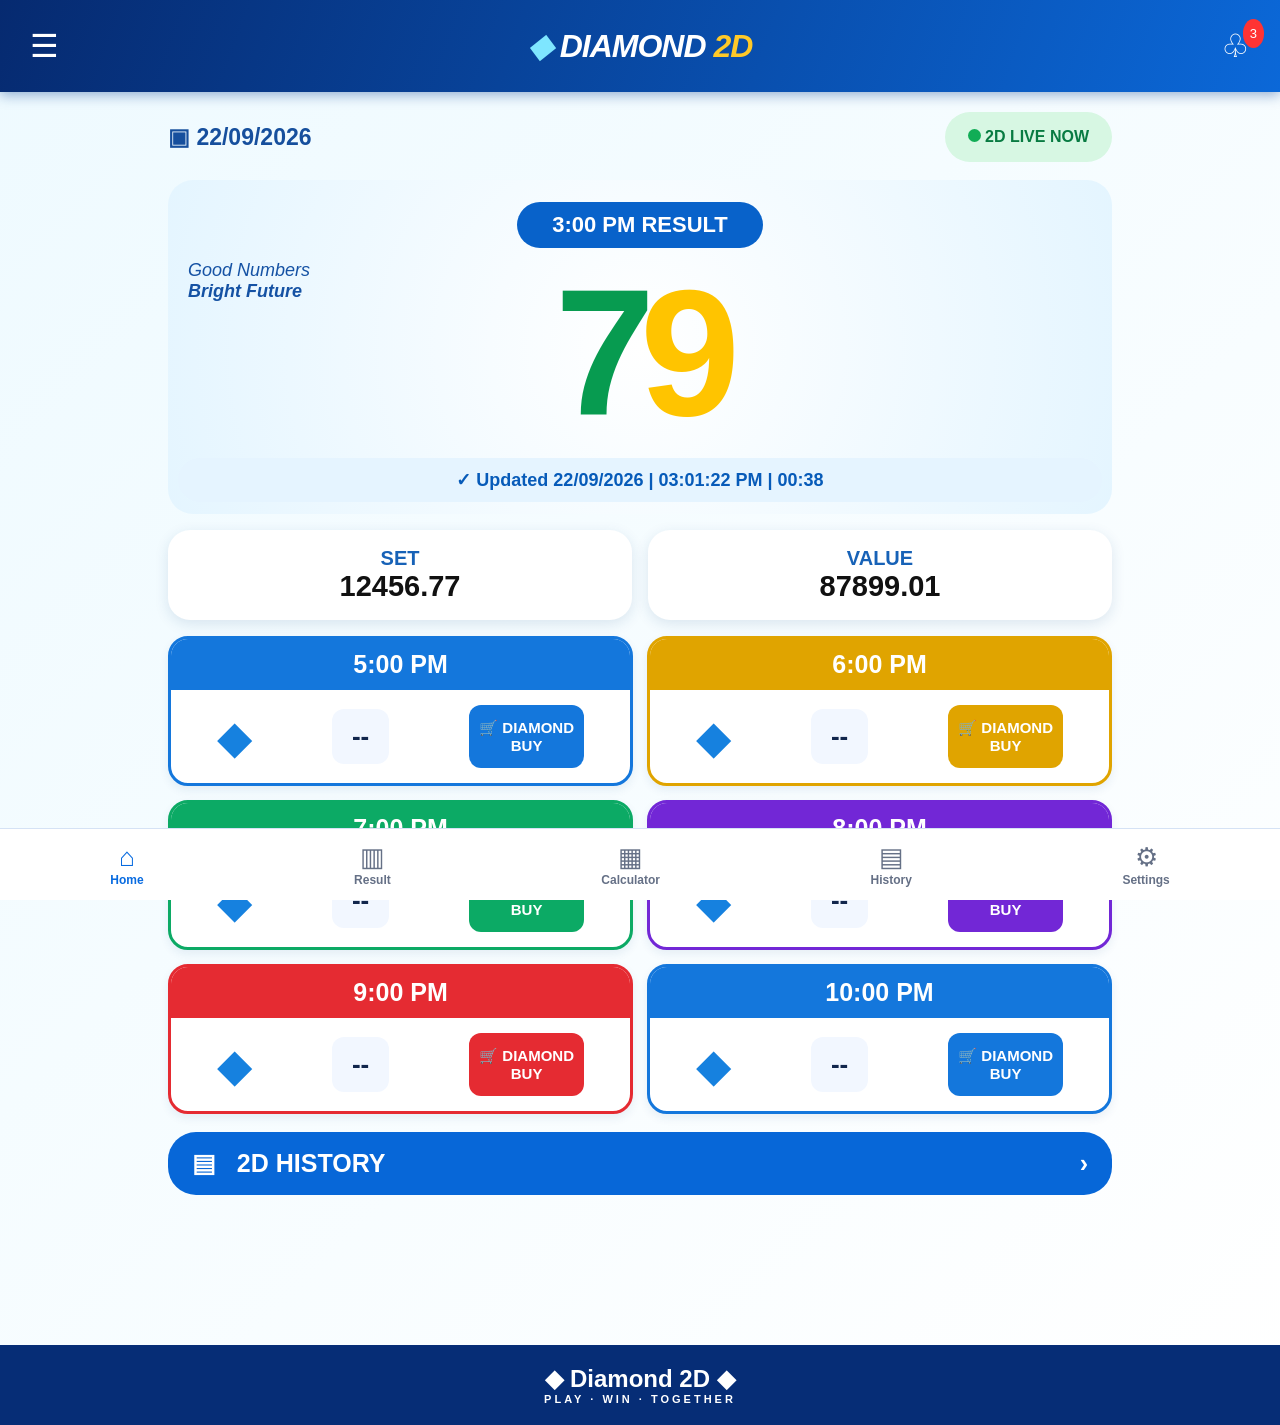
==== index.html @ 678c80a2 "Add files via upload" ====
<!doctype html>
<html lang="en">
<head>
  <meta charset="UTF-8">
  <meta name="viewport" content="width=device-width, initial-scale=1.0">
  <title>Diamond 2D</title>
  <link rel="stylesheet" href="styles.css">
</head>
<body>
  <header class="topbar">
    <button class="icon-btn" aria-label="Menu">☰</button>
    <div class="brand"><span class="diamond">◆</span><span>DIAMOND <b>2D</b></span></div>
    <button class="icon-btn" aria-label="Notifications">♧<sup>3</sup></button>
  </header>

  <main class="container">
    <section class="status-row">
      <div class="date">▣ <span id="today">22/09/2026</span></div>
      <div class="live"><span></span> 2D LIVE NOW</div>
    </section>

    <section class="hero">
      <div class="tagline">Good Numbers<br><b>Bright Future</b></div>
      <div class="result-label">3:00 PM RESULT</div>
      <div class="main-number"><span>7</span><b>9</b></div>
      <div class="updated" id="updated">✓ Updated 22/09/2026 | 03:01:22 PM | 00:38</div>
    </section>

    <section class="stats">
      <div><small>SET</small><strong>12456.77</strong></div>
      <div><small>VALUE</small><strong>87899.01</strong></div>
    </section>

    <section class="slots" id="slots"></section>

    <button class="history-btn" id="historyBtn">▤ &nbsp; 2D HISTORY <span>›</span></button>

    <section class="history hidden" id="history">
      <h2>2D HISTORY</h2>
      <p>History records will appear here after results are saved.</p>
    </section>
  </main>

  <nav class="bottom-nav">
    <button class="active">⌂<span>Home</span></button>
    <button>▥<span>Result</span></button>
    <button>▦<span>Calculator</span></button>
    <button id="navHistory">▤<span>History</span></button>
    <button>⚙<span>Settings</span></button>
  </nav>
  <footer>◆ Diamond 2D ◆<small>PLAY · WIN · TOGETHER</small></footer>
  <script src="app.js"></script>
</body>
</html>
---- styles.css ----
*{box-sizing:border-box}body{margin:0;font-family:Arial,sans-serif;background:linear-gradient(135deg,#eefaff,#fff);color:#12264c}.topbar{height:92px;background:linear-gradient(110deg,#062a70,#0b68d8);color:#fff;display:flex;align-items:center;justify-content:space-between;padding:0 24px;box-shadow:0 3px 12px #174c9970}.icon-btn{background:none;border:0;color:#fff;font-size:32px;position:relative}.icon-btn sup{font-size:13px;background:#f33;border-radius:50%;padding:7px;position:absolute;top:-7px;right:-8px}.brand{font-size:32px;font-weight:800;font-style:italic;letter-spacing:-1px}.brand b{color:#ffc928}.diamond{color:#7ee6ff;margin-right:8px}.container{max-width:1000px;margin:auto;padding:20px 28px 150px}.status-row{display:flex;justify-content:space-between;align-items:center;gap:12px}.date{font-weight:800;font-size:23px;color:#164f9d}.live{background:#d7f7e3;color:#087b42;border-radius:30px;padding:16px 23px;font-weight:800}.live span{display:inline-block;width:13px;height:13px;background:#11ad56;border-radius:50%}.hero{text-align:center;position:relative;padding:22px 10px 12px;background:radial-gradient(circle,#fff,#e4f5ff);border-radius:25px;margin-top:18px;overflow:hidden}.tagline{position:absolute;left:20px;top:80px;text-align:left;font-size:18px;font-style:italic;color:#1552a4}.result-label{display:inline-block;background:#0862ca;color:#fff;border-radius:25px;padding:10px 35px;font-size:22px;font-weight:800}.main-number{font-size:180px;line-height:1;font-weight:900;letter-spacing:-15px;margin:15px}.main-number span{color:#079b50}.main-number b{color:#ffc400}.updated{background:#e5f4ff;color:#075bb9;border-radius:25px;padding:11px;font-weight:800;font-size:18px}.stats{display:grid;grid-template-columns:1fr 1fr;gap:16px;margin:16px 0}.stats>div{background:#fff;border-radius:22px;padding:17px;text-align:center;box-shadow:0 4px 14px #1a4b8020}.stats small{display:block;font-size:20px;font-weight:800;color:#1762b7}.stats strong{font-size:29px;color:#111}.slots{display:grid;grid-template-columns:1fr 1fr;gap:14px}.slot{border:3px solid var(--c);border-radius:20px;overflow:hidden;background:#fff;box-shadow:0 4px 10px #1a4b8015}.slot h3{margin:0;background:var(--c);color:white;text-align:center;padding:11px;font-size:25px}.slot-body{display:flex;align-items:center;justify-content:space-around;padding:15px 10px;gap:8px}.slot .gem{font-size:46px;color:#1681df}.slot .num{background:#f2f7ff;border-radius:12px;padding:12px 20px;font-size:26px;font-weight:900}.buy{border:0;border-radius:12px;background:var(--c);color:#fff;font-weight:800;padding:14px 10px;font-size:15px}.history-btn{width:100%;margin-top:18px;padding:17px 24px;border:0;border-radius:28px;background:#0767d8;color:#fff;font-size:25px;font-weight:800;text-align:left}.history-btn span{float:right}.history{background:#fff;border-radius:20px;margin-top:14px;padding:20px}.hidden{display:none}.bottom-nav{position:fixed;bottom:0;left:0;right:0;background:#fff;display:flex;justify-content:space-around;padding:12px 5px;border-top:1px solid #d5e2f5;z-index:3}.bottom-nav button{border:0;background:none;color:#657086;font-size:26px}.bottom-nav span{display:block;font-size:12px;font-weight:700}.bottom-nav .active{color:#086be0}footer{text-align:center;background:#062d76;color:#fff;padding:20px;font-size:24px;font-weight:800}footer small{display:block;font-size:11px;letter-spacing:3px}@media(max-width:650px){.container{padding:15px 12px 135px}.brand{font-size:22px}.topbar{height:76px;padding:0 15px}.status-row{align-items:flex-start}.date{font-size:17px}.live{font-size:13px;padding:12px}.tagline{display:none}.main-number{font-size:125px}.updated{font-size:13px}.stats strong{font-size:21px}.slots{grid-template-columns:1fr 1fr;gap:10px}.slot h3{font-size:18px}.slot-body{flex-direction:column}.slot .gem{font-size:35px}.slot .num{font-size:22px;padding:8px 15px}.buy{font-size:11px;padding:10px}.history-btn{font-size:19px}.bottom-nav button{font-size:22px}}
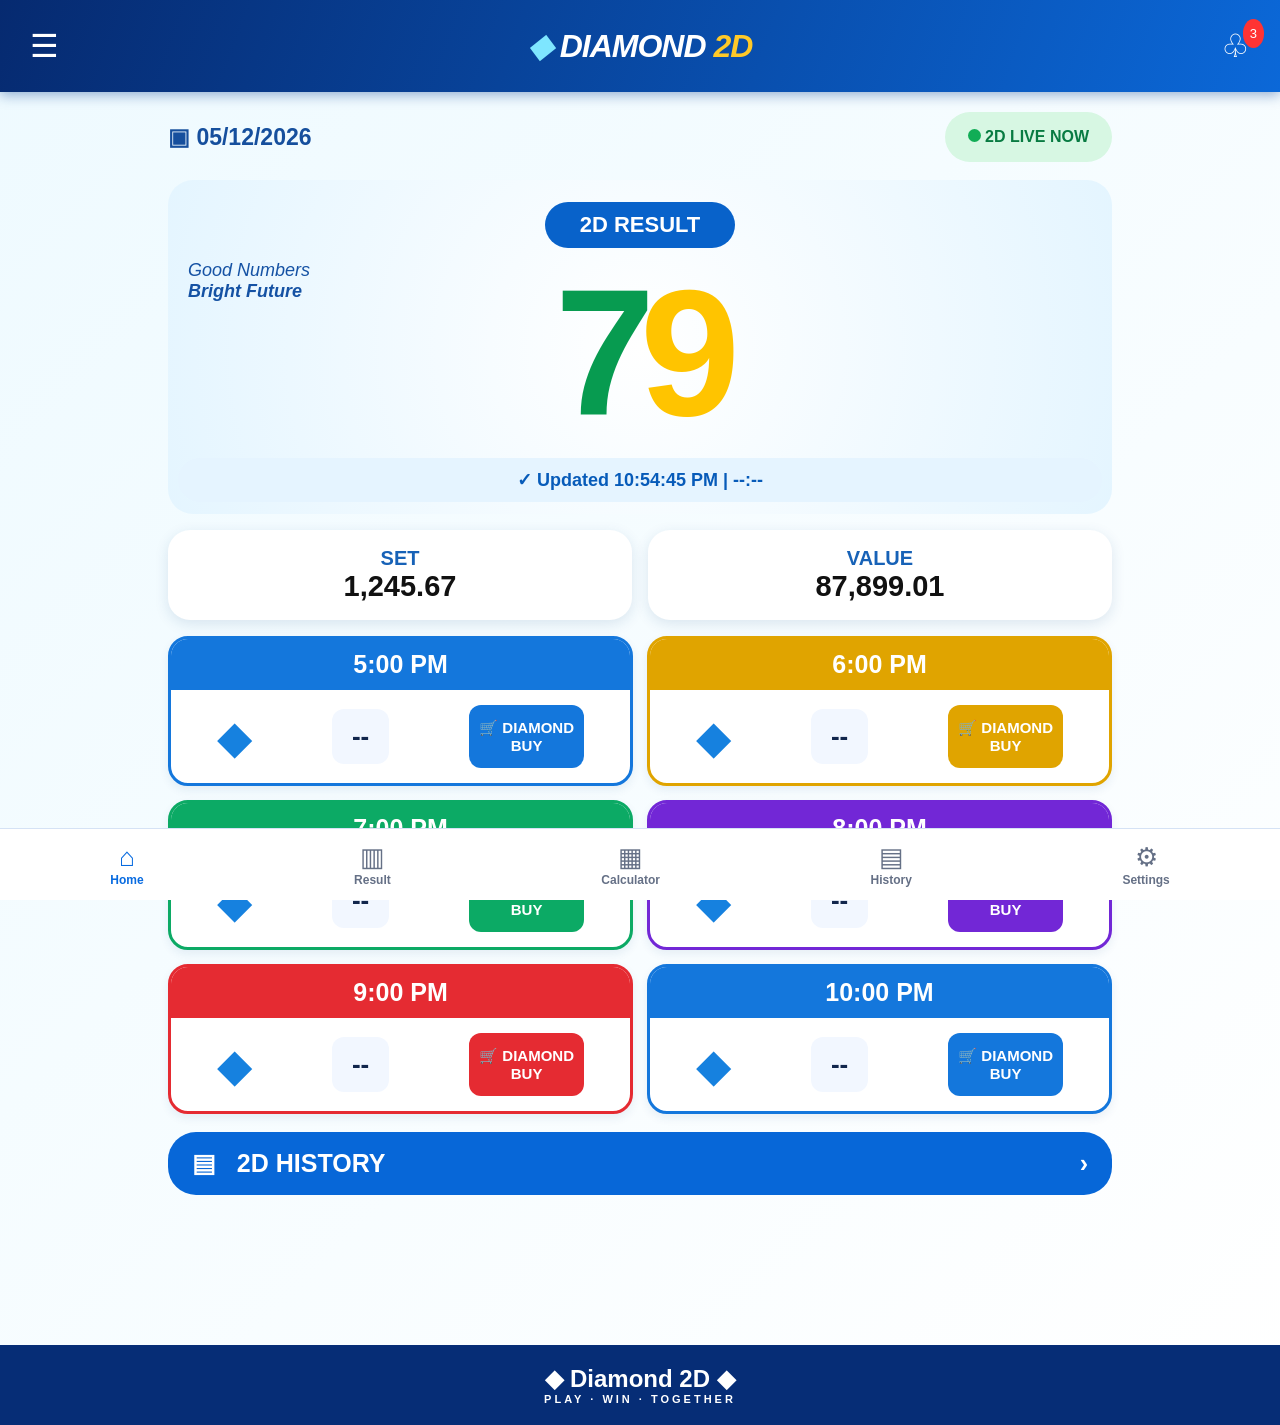
==== commit 01f4ffc7: "Add files via upload" ====
--- a/index.html
+++ b/index.html
@@ -8,27 +8,27 @@
 </head>
 <body>
   <header class="topbar">
-    <button class="icon-btn" aria-label="Menu">☰</button>
+    <button class="icon-btn" id="menuBtn" aria-label="Menu">☰</button>
     <div class="brand"><span class="diamond">◆</span><span>DIAMOND <b>2D</b></span></div>
     <button class="icon-btn" aria-label="Notifications">♧<sup>3</sup></button>
   </header>
 
   <main class="container">
     <section class="status-row">
-      <div class="date">▣ <span id="today">22/09/2026</span></div>
+      <div class="date">▣ <span id="today">--/--/----</span></div>
       <div class="live"><span></span> 2D LIVE NOW</div>
     </section>
 
     <section class="hero">
       <div class="tagline">Good Numbers<br><b>Bright Future</b></div>
-      <div class="result-label">3:00 PM RESULT</div>
-      <div class="main-number"><span>7</span><b>9</b></div>
-      <div class="updated" id="updated">✓ Updated 22/09/2026 | 03:01:22 PM | 00:38</div>
+      <div class="result-label" id="resultLabel">2D RESULT</div>
+      <div class="main-number" id="mainNumber"><span>--</span></div>
+      <div class="updated" id="updated">✓ Updated -- | --:--:-- | --:--</div>
     </section>
 
     <section class="stats">
-      <div><small>SET</small><strong>12456.77</strong></div>
-      <div><small>VALUE</small><strong>87899.01</strong></div>
+      <div><small>SET</small><strong id="setValue">--</strong></div>
+      <div><small>VALUE</small><strong id="valueValue">--</strong></div>
     </section>
 
     <section class="slots" id="slots"></section>
@@ -37,16 +37,29 @@
 
     <section class="history hidden" id="history">
       <h2>2D HISTORY</h2>
-      <p>History records will appear here after results are saved.</p>
+      <div id="historyList"><p>History records will appear here after results are saved.</p></div>
+    </section>
+
+    <section class="admin hidden" id="adminPanel">
+      <div class="admin-head">
+        <h2>ADMIN PANEL</h2>
+        <button id="closeAdmin" class="close-admin">×</button>
+      </div>
+      <p class="admin-note">မပြောင်းသေးတဲ့ လက်ရှိ Result / SET / VALUE ကို မထိခိုက်ပါ။ <b>SAVE</b> နှိပ်ပြီးမှ အသစ်တန်ဖိုးတွေ Update ဖြစ်ပါမယ်။</p>
+      <label>2D Result<input id="adminResult" inputmode="numeric" maxlength="2" placeholder="79"></label>
+      <label>SET<input id="adminSet" inputmode="decimal" placeholder="1,245.67"></label>
+      <label>VALUE<input id="adminValue" inputmode="decimal" placeholder="87,899.01"></label>
+      <button id="saveAdmin" class="save-btn">SAVE</button>
+      <div id="saveMessage" class="save-message"></div>
     </section>
   </main>
 
   <nav class="bottom-nav">
-    <button class="active">⌂<span>Home</span></button>
+    <button class="active" id="navHome">⌂<span>Home</span></button>
     <button>▥<span>Result</span></button>
     <button>▦<span>Calculator</span></button>
     <button id="navHistory">▤<span>History</span></button>
-    <button>⚙<span>Settings</span></button>
+    <button id="navSettings">⚙<span>Settings</span></button>
   </nav>
   <footer>◆ Diamond 2D ◆<small>PLAY · WIN · TOGETHER</small></footer>
   <script src="app.js"></script>
--- a/styles.css
+++ b/styles.css
@@ -1 +1,16 @@
-*{box-sizing:border-box}body{margin:0;font-family:Arial,sans-serif;background:linear-gradient(135deg,#eefaff,#fff);color:#12264c}.topbar{height:92px;background:linear-gradient(110deg,#062a70,#0b68d8);color:#fff;display:flex;align-items:center;justify-content:space-between;padding:0 24px;box-shadow:0 3px 12px #174c9970}.icon-btn{background:none;border:0;color:#fff;font-size:32px;position:relative}.icon-btn sup{font-size:13px;background:#f33;border-radius:50%;padding:7px;position:absolute;top:-7px;right:-8px}.brand{font-size:32px;font-weight:800;font-style:italic;letter-spacing:-1px}.brand b{color:#ffc928}.diamond{color:#7ee6ff;margin-right:8px}.container{max-width:1000px;margin:auto;padding:20px 28px 150px}.status-row{display:flex;justify-content:space-between;align-items:center;gap:12px}.date{font-weight:800;font-size:23px;color:#164f9d}.live{background:#d7f7e3;color:#087b42;border-radius:30px;padding:16px 23px;font-weight:800}.live span{display:inline-block;width:13px;height:13px;background:#11ad56;border-radius:50%}.hero{text-align:center;position:relative;padding:22px 10px 12px;background:radial-gradient(circle,#fff,#e4f5ff);border-radius:25px;margin-top:18px;overflow:hidden}.tagline{position:absolute;left:20px;top:80px;text-align:left;font-size:18px;font-style:italic;color:#1552a4}.result-label{display:inline-block;background:#0862ca;color:#fff;border-radius:25px;padding:10px 35px;font-size:22px;font-weight:800}.main-number{font-size:180px;line-height:1;font-weight:900;letter-spacing:-15px;margin:15px}.main-number span{color:#079b50}.main-number b{color:#ffc400}.updated{background:#e5f4ff;color:#075bb9;border-radius:25px;padding:11px;font-weight:800;font-size:18px}.stats{display:grid;grid-template-columns:1fr 1fr;gap:16px;margin:16px 0}.stats>div{background:#fff;border-radius:22px;padding:17px;text-align:center;box-shadow:0 4px 14px #1a4b8020}.stats small{display:block;font-size:20px;font-weight:800;color:#1762b7}.stats strong{font-size:29px;color:#111}.slots{display:grid;grid-template-columns:1fr 1fr;gap:14px}.slot{border:3px solid var(--c);border-radius:20px;overflow:hidden;background:#fff;box-shadow:0 4px 10px #1a4b8015}.slot h3{margin:0;background:var(--c);color:white;text-align:center;padding:11px;font-size:25px}.slot-body{display:flex;align-items:center;justify-content:space-around;padding:15px 10px;gap:8px}.slot .gem{font-size:46px;color:#1681df}.slot .num{background:#f2f7ff;border-radius:12px;padding:12px 20px;font-size:26px;font-weight:900}.buy{border:0;border-radius:12px;background:var(--c);color:#fff;font-weight:800;padding:14px 10px;font-size:15px}.history-btn{width:100%;margin-top:18px;padding:17px 24px;border:0;border-radius:28px;background:#0767d8;color:#fff;font-size:25px;font-weight:800;text-align:left}.history-btn span{float:right}.history{background:#fff;border-radius:20px;margin-top:14px;padding:20px}.hidden{display:none}.bottom-nav{position:fixed;bottom:0;left:0;right:0;background:#fff;display:flex;justify-content:space-around;padding:12px 5px;border-top:1px solid #d5e2f5;z-index:3}.bottom-nav button{border:0;background:none;color:#657086;font-size:26px}.bottom-nav span{display:block;font-size:12px;font-weight:700}.bottom-nav .active{color:#086be0}footer{text-align:center;background:#062d76;color:#fff;padding:20px;font-size:24px;font-weight:800}footer small{display:block;font-size:11px;letter-spacing:3px}@media(max-width:650px){.container{padding:15px 12px 135px}.brand{font-size:22px}.topbar{height:76px;padding:0 15px}.status-row{align-items:flex-start}.date{font-size:17px}.live{font-size:13px;padding:12px}.tagline{display:none}.main-number{font-size:125px}.updated{font-size:13px}.stats strong{font-size:21px}.slots{grid-template-columns:1fr 1fr;gap:10px}.slot h3{font-size:18px}.slot-body{flex-direction:column}.slot .gem{font-size:35px}.slot .num{font-size:22px;padding:8px 15px}.buy{font-size:11px;padding:10px}.history-btn{font-size:19px}.bottom-nav button{font-size:22px}}+*{box-sizing:border-box}body{margin:0;font-family:Arial,sans-serif;background:linear-gradient(135deg,#eefaff,#fff);color:#12264c;overflow-x:hidden;padding-bottom:0}.topbar{height:92px;background:linear-gradient(110deg,#062a70,#0b68d8);color:#fff;display:flex;align-items:center;justify-content:space-between;padding:0 24px;box-shadow:0 3px 12px #174c9970}.icon-btn{background:none;border:0;color:#fff;font-size:32px;position:relative}.icon-btn sup{font-size:13px;background:#f33;border-radius:50%;padding:7px;position:absolute;top:-7px;right:-8px}.brand{font-size:32px;font-weight:800;font-style:italic;letter-spacing:-1px}.brand b{color:#ffc928}.diamond{color:#7ee6ff;margin-right:8px}.container{max-width:1000px;margin:auto;padding:20px 28px 150px}.status-row{display:flex;justify-content:space-between;align-items:center;gap:12px}.date{font-weight:800;font-size:23px;color:#164f9d}.live{background:#d7f7e3;color:#087b42;border-radius:30px;padding:16px 23px;font-weight:800}.live span{display:inline-block;width:13px;height:13px;background:#11ad56;border-radius:50%}.hero{text-align:center;position:relative;padding:22px 10px 12px;background:radial-gradient(circle,#fff,#e4f5ff);border-radius:25px;margin-top:18px;overflow:hidden}.tagline{position:absolute;left:20px;top:80px;text-align:left;font-size:18px;font-style:italic;color:#1552a4}.result-label{display:inline-block;background:#0862ca;color:#fff;border-radius:25px;padding:10px 35px;font-size:22px;font-weight:800}.main-number{font-size:180px;line-height:1;font-weight:900;letter-spacing:-15px;margin:15px}.main-number span{color:#079b50}.main-number b{color:#ffc400}.updated{background:#e5f4ff;color:#075bb9;border-radius:25px;padding:11px;font-weight:800;font-size:18px}.stats{display:grid;grid-template-columns:1fr 1fr;gap:16px;margin:16px 0}.stats>div{background:#fff;border-radius:22px;padding:17px;text-align:center;box-shadow:0 4px 14px #1a4b8020}.stats small{display:block;font-size:20px;font-weight:800;color:#1762b7}.stats strong{font-size:29px;color:#111}.slots{display:grid;grid-template-columns:1fr 1fr;gap:14px}.slot{border:3px solid var(--c);border-radius:20px;overflow:hidden;background:#fff;box-shadow:0 4px 10px #1a4b8015}.slot h3{margin:0;background:var(--c);color:white;text-align:center;padding:11px;font-size:25px}.slot-body{display:flex;align-items:center;justify-content:space-around;padding:15px 10px;gap:8px}.slot .gem{font-size:46px;color:#1681df}.slot .num{background:#f2f7ff;border-radius:12px;padding:12px 20px;font-size:26px;font-weight:900}.buy{border:0;border-radius:12px;background:var(--c);color:#fff;font-weight:800;padding:14px 10px;font-size:15px}.history-btn{width:100%;margin-top:18px;padding:17px 24px;border:0;border-radius:28px;background:#0767d8;color:#fff;font-size:25px;font-weight:800;text-align:left}.history-btn span{float:right}.history{background:#fff;border-radius:20px;margin-top:14px;padding:20px}.hidden{display:none}.bottom-nav{position:fixed;bottom:0;left:0;right:0;background:#fff;display:flex;justify-content:space-around;padding:12px 5px;border-top:1px solid #d5e2f5;z-index:3}.bottom-nav button{border:0;background:none;color:#657086;font-size:26px}.bottom-nav span{display:block;font-size:12px;font-weight:700}.bottom-nav .active{color:#086be0}footer{text-align:center;background:#062d76;color:#fff;padding:20px;font-size:24px;font-weight:800}footer small{display:block;font-size:11px;letter-spacing:3px}@media(max-width:650px){.container{padding:15px 10px 180px;scroll-padding-bottom:180px}.brand{font-size:22px}.topbar{height:76px;padding:0 15px}.status-row{align-items:flex-start}.date{font-size:17px}.live{font-size:13px;padding:12px}.tagline{display:none}.main-number{font-size:125px}.updated{font-size:13px}.stats strong{font-size:21px}.slots{grid-template-columns:1fr 1fr;gap:10px;align-items:stretch}.slot{min-width:0}.slot h3{font-size:17px;padding:9px 4px}.slot-body{flex-direction:column;justify-content:center;padding:10px 6px;min-height:150px;gap:8px}.slot .gem{font-size:30px}.slot .num{font-size:20px;padding:7px 13px}.buy{font-size:10px;padding:8px 7px;line-height:1.15}.history-btn{font-size:19px}.bottom-nav button{font-size:22px}}
+@media(max-width:650px){.bottom-nav{padding:8px 3px calc(8px + env(safe-area-inset-bottom));min-height:68px}.bottom-nav button{font-size:21px;min-width:0}.bottom-nav span{font-size:11px}.history{margin-bottom:10px}.history-btn{margin-bottom:4px}}
+
+.admin{background:#fff;border-radius:24px;margin-top:18px;padding:20px;box-shadow:0 8px 28px #123c7720;border:2px solid #d9e8ff}
+.admin-head{display:flex;align-items:center;justify-content:space-between}
+.admin h2{margin:0;color:#075bb9}
+.close-admin{border:0;background:#eef5ff;border-radius:50%;width:38px;height:38px;font-size:28px;color:#31527e}
+.admin-note{background:#f2f8ff;border-radius:14px;padding:12px;color:#31527e;line-height:1.5}
+.admin label{display:block;font-weight:800;color:#174f99;margin:12px 0}
+.admin input{display:block;width:100%;margin-top:6px;padding:14px 15px;border:2px solid #d4e4f8;border-radius:13px;font-size:19px;font-weight:700;outline:none}
+.admin input:focus{border-color:#0870df}
+.save-btn{width:100%;border:0;border-radius:16px;background:#0870df;color:#fff;font-size:22px;font-weight:900;padding:15px;margin-top:6px}
+.save-message{text-align:center;font-weight:800;color:#087b42;padding-top:12px;min-height:22px}
+.history-row{display:grid;grid-template-columns:70px 1fr 1fr;gap:8px;align-items:center;border-bottom:1px solid #e2ebf6;padding:12px 0}
+.history-row b{font-size:26px;color:#0870df}.history-row small{grid-column:1/-1;color:#73809a}
+@media(max-width:650px){.history-row{grid-template-columns:60px 1fr}.history-row span:nth-child(3){grid-column:2}.admin{padding:15px}}
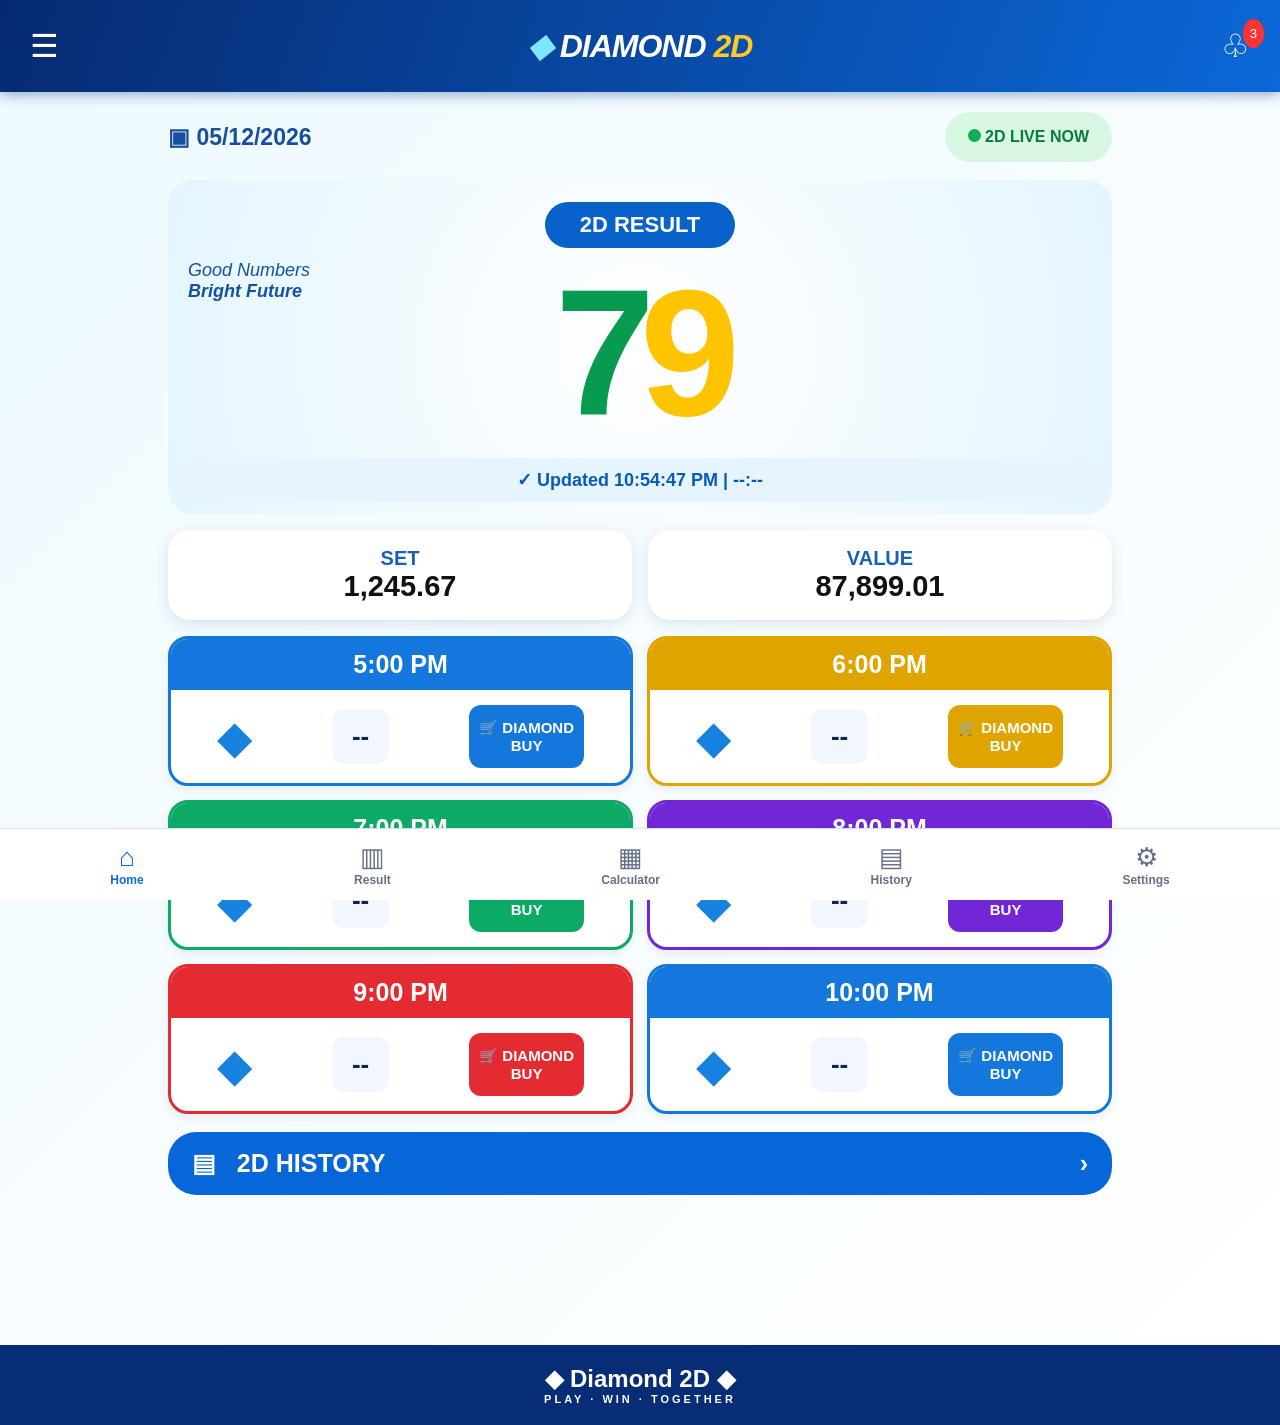
==== commit 73d37a79: "Add files via upload" ====
--- a/index.html
+++ b/index.html
@@ -41,16 +41,16 @@
     </section>
 
     <section class="admin hidden" id="adminPanel">
-      <div class="admin-head">
-        <h2>ADMIN PANEL</h2>
-        <button id="closeAdmin" class="close-admin">×</button>
+      <div class="admin-titlebar"><span>DIAMOND 2D ADMIN</span><button id="closeAdmin" class="close-admin">×</button></div>
+      <div class="admin-card">
+        <div class="admin-current"><span>CURRENT LIVE</span><b id="adminCurrentResult">--</b><small id="adminCurrentMarket">SET -- · VALUE --</small></div>
+        <p class="admin-note">လက်ရှိ Live data ကို မပြောင်းဘဲ အောက်မှာ ပြင်ဆင်နိုင်ပါတယ်။ <b>SAVE</b> မနှိပ်မချင်း User App မှာ ဘာမှမပြောင်းပါ။</p>
+        <label>2D RESULT<input id="adminResult" inputmode="numeric" maxlength="2" placeholder="79"></label>
+        <label>SET<input id="adminSet" inputmode="decimal" placeholder="1,245.67"></label>
+        <label>VALUE<input id="adminValue" inputmode="decimal" placeholder="87,899.01"></label>
+        <button id="saveAdmin" class="save-btn">SAVE &amp; PUBLISH</button>
+        <div id="saveMessage" class="save-message"></div>
       </div>
-      <p class="admin-note">မပြောင်းသေးတဲ့ လက်ရှိ Result / SET / VALUE ကို မထိခိုက်ပါ။ <b>SAVE</b> နှိပ်ပြီးမှ အသစ်တန်ဖိုးတွေ Update ဖြစ်ပါမယ်။</p>
-      <label>2D Result<input id="adminResult" inputmode="numeric" maxlength="2" placeholder="79"></label>
-      <label>SET<input id="adminSet" inputmode="decimal" placeholder="1,245.67"></label>
-      <label>VALUE<input id="adminValue" inputmode="decimal" placeholder="87,899.01"></label>
-      <button id="saveAdmin" class="save-btn">SAVE</button>
-      <div id="saveMessage" class="save-message"></div>
     </section>
   </main>
 
--- a/styles.css
+++ b/styles.css
@@ -14,3 +14,20 @@
 .history-row{display:grid;grid-template-columns:70px 1fr 1fr;gap:8px;align-items:center;border-bottom:1px solid #e2ebf6;padding:12px 0}
 .history-row b{font-size:26px;color:#0870df}.history-row small{grid-column:1/-1;color:#73809a}
 @media(max-width:650px){.history-row{grid-template-columns:60px 1fr}.history-row span:nth-child(3){grid-column:2}.admin{padding:15px}}
+
+/* Admin panel — adapted from the supplied sample's compact mobile workflow */
+.admin{position:fixed;inset:0;z-index:50;background:#f4f7fb;overflow:auto;padding:0 12px 32px}
+.admin-titlebar{position:sticky;top:0;z-index:2;max-width:760px;margin:0 auto 16px;padding:16px 14px;background:linear-gradient(135deg,#075ca8,#0d8fe0);color:#fff;border-radius:0 0 18px 18px;font-size:22px;font-weight:900;text-align:center;box-shadow:0 6px 18px #0002}
+.close-admin{position:absolute;right:10px;top:9px;width:42px;height:42px;border:0;border-radius:12px;background:#ffffff22;color:#fff;font-size:30px;line-height:1}
+.admin-card{max-width:760px;margin:0 auto;background:#fff;border:1px solid #e2e8f0;border-radius:22px;padding:18px;box-shadow:0 5px 20px #00000010}
+.admin-current{text-align:center;padding:14px;border-radius:18px;background:linear-gradient(180deg,#eef8ff,#fff);margin-bottom:14px}
+.admin-current span{display:block;font-size:12px;font-weight:800;letter-spacing:.8px;color:#557085}
+.admin-current b{display:block;font-size:64px;line-height:1;color:#0872bd;font-weight:950;margin:4px 0}
+.admin-current small{font-weight:700;color:#667085}
+.admin-note{padding:12px;border-radius:14px;background:#fff8df;color:#67551a;font-size:13px;line-height:1.5;margin:0 0 14px}
+.admin-card label{display:block;font-weight:800;font-size:14px;color:#26384a;margin-top:12px}
+.admin-card input{width:100%;min-height:52px;margin-top:7px;padding:12px 14px;border:1.5px solid #cbd5e1;border-radius:12px;font-size:18px;background:#fff;box-sizing:border-box}
+.save-btn{width:100%;min-height:56px;margin-top:18px;border:0;border-radius:14px;background:#159447;color:#fff;font-size:18px;font-weight:900;box-shadow:0 5px 12px #15944733}
+.save-message{min-height:24px;text-align:center;margin-top:10px;font-weight:800;font-size:14px}
+.admin.hidden{display:none!important}
+@media(max-width:520px){.admin{padding-left:9px;padding-right:9px}.admin-card{padding:14px;border-radius:18px}.admin-current b{font-size:58px}.admin-titlebar{font-size:19px}}
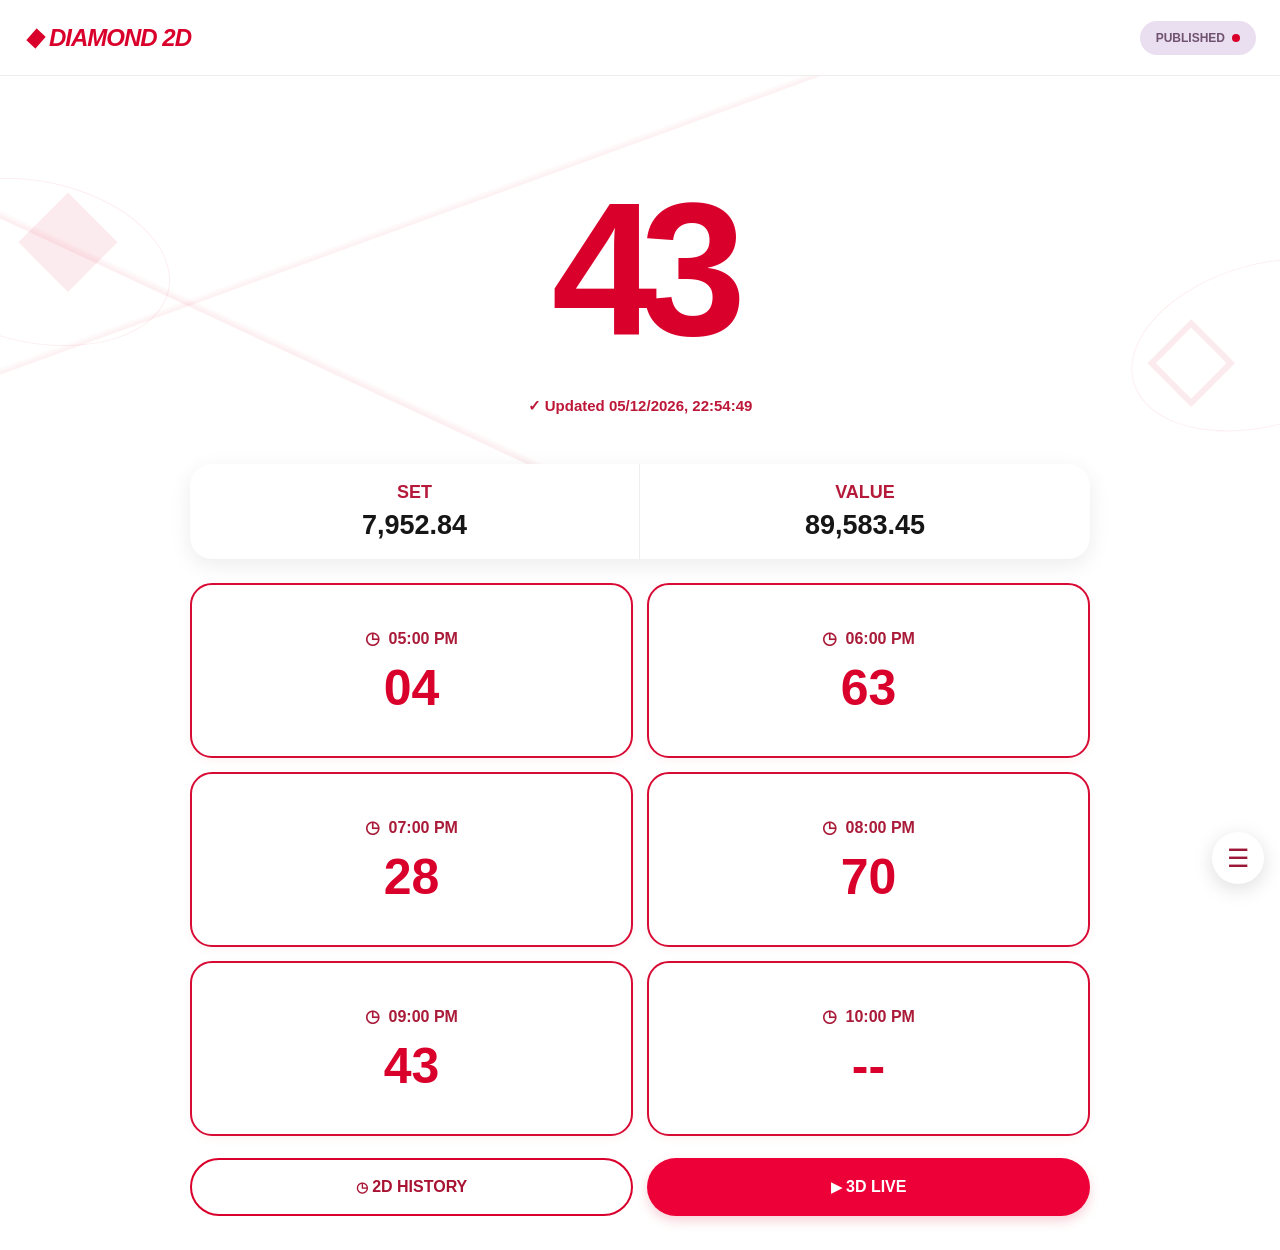
==== commit 750dc88c: "Add files via upload" ====
--- a/index.html
+++ b/index.html
@@ -2,66 +2,74 @@
 <html lang="en">
 <head>
   <meta charset="UTF-8">
-  <meta name="viewport" content="width=device-width, initial-scale=1.0">
+  <meta name="viewport" content="width=device-width, initial-scale=1.0, viewport-fit=cover">
+  <meta name="theme-color" content="#ffffff">
   <title>Diamond 2D</title>
   <link rel="stylesheet" href="styles.css">
 </head>
 <body>
-  <header class="topbar">
-    <button class="icon-btn" id="menuBtn" aria-label="Menu">☰</button>
-    <div class="brand"><span class="diamond">◆</span><span>DIAMOND <b>2D</b></span></div>
-    <button class="icon-btn" aria-label="Notifications">♧<sup>3</sup></button>
-  </header>
-
-  <main class="container">
-    <section class="status-row">
-      <div class="date">▣ <span id="today">--/--/----</span></div>
-      <div class="live"><span></span> 2D LIVE NOW</div>
-    </section>
+  <main class="app-shell">
+    <header class="topbar">
+      <div class="brand">
+        <span class="brand-flag">◆</span>
+        <span>DIAMOND <b>2D</b></span>
+      </div>
+      <div class="published">PUBLISHED <span></span></div>
+    </header>
 
     <section class="hero">
-      <div class="tagline">Good Numbers<br><b>Bright Future</b></div>
-      <div class="result-label" id="resultLabel">2D RESULT</div>
+      <div class="watermark watermark-one">◆</div>
+      <div class="watermark watermark-two">◇</div>
       <div class="main-number" id="mainNumber"><span>--</span></div>
-      <div class="updated" id="updated">✓ Updated -- | --:--:-- | --:--</div>
+      <div class="updated" id="updated">✓ Updated -- | --:--:--</div>
     </section>
 
     <section class="stats">
-      <div><small>SET</small><strong id="setValue">--</strong></div>
-      <div><small>VALUE</small><strong id="valueValue">--</strong></div>
+      <div class="stat-card">
+        <small>SET</small>
+        <strong id="setValue">--</strong>
+      </div>
+      <div class="stat-card">
+        <small>VALUE</small>
+        <strong id="valueValue">--</strong>
+      </div>
     </section>
 
     <section class="slots" id="slots"></section>
 
-    <button class="history-btn" id="historyBtn">▤ &nbsp; 2D HISTORY <span>›</span></button>
+    <section class="action-row">
+      <button class="outline-btn" id="historyBtn"><span>◷</span> 2D HISTORY</button>
+      <button class="live-btn" id="live3dBtn"><span>▶</span> 3D LIVE</button>
+    </section>
 
     <section class="history hidden" id="history">
-      <h2>2D HISTORY</h2>
+      <div class="history-title">2D HISTORY</div>
       <div id="historyList"><p>History records will appear here after results are saved.</p></div>
     </section>
 
     <section class="admin hidden" id="adminPanel">
-      <div class="admin-titlebar"><span>DIAMOND 2D ADMIN</span><button id="closeAdmin" class="close-admin">×</button></div>
+      <div class="admin-titlebar">
+        <span>DIAMOND 2D ADMIN</span>
+        <button id="closeAdmin" class="close-admin">×</button>
+      </div>
       <div class="admin-card">
-        <div class="admin-current"><span>CURRENT LIVE</span><b id="adminCurrentResult">--</b><small id="adminCurrentMarket">SET -- · VALUE --</small></div>
-        <p class="admin-note">လက်ရှိ Live data ကို မပြောင်းဘဲ အောက်မှာ ပြင်ဆင်နိုင်ပါတယ်။ <b>SAVE</b> မနှိပ်မချင်း User App မှာ ဘာမှမပြောင်းပါ။</p>
-        <label>2D RESULT<input id="adminResult" inputmode="numeric" maxlength="2" placeholder="79"></label>
-        <label>SET<input id="adminSet" inputmode="decimal" placeholder="1,245.67"></label>
-        <label>VALUE<input id="adminValue" inputmode="decimal" placeholder="87,899.01"></label>
+        <div class="admin-current">
+          <span>CURRENT LIVE</span>
+          <b id="adminCurrentResult">--</b>
+          <small id="adminCurrentMarket">SET -- · VALUE --</small>
+        </div>
+        <p class="admin-note">SAVE &amp; PUBLISH မနှိပ်မချင်း User App ရဲ့ Public Result မပြောင်းပါ။</p>
+        <label>2D RESULT<input id="adminResult" inputmode="numeric" maxlength="2" placeholder="43"></label>
+        <label>SET<input id="adminSet" inputmode="decimal" placeholder="7,952.84"></label>
+        <label>VALUE<input id="adminValue" inputmode="decimal" placeholder="89,583.45"></label>
         <button id="saveAdmin" class="save-btn">SAVE &amp; PUBLISH</button>
         <div id="saveMessage" class="save-message"></div>
       </div>
     </section>
   </main>
 
-  <nav class="bottom-nav">
-    <button class="active" id="navHome">⌂<span>Home</span></button>
-    <button>▥<span>Result</span></button>
-    <button>▦<span>Calculator</span></button>
-    <button id="navHistory">▤<span>History</span></button>
-    <button id="navSettings">⚙<span>Settings</span></button>
-  </nav>
-  <footer>◆ Diamond 2D ◆<small>PLAY · WIN · TOGETHER</small></footer>
+  <button class="menu-fab" id="menuBtn" aria-label="Open settings">☰</button>
+
   <script src="app.js"></script>
 </body>
 </html>
--- a/styles.css
+++ b/styles.css
@@ -1,33 +1,134 @@
-*{box-sizing:border-box}body{margin:0;font-family:Arial,sans-serif;background:linear-gradient(135deg,#eefaff,#fff);color:#12264c;overflow-x:hidden;padding-bottom:0}.topbar{height:92px;background:linear-gradient(110deg,#062a70,#0b68d8);color:#fff;display:flex;align-items:center;justify-content:space-between;padding:0 24px;box-shadow:0 3px 12px #174c9970}.icon-btn{background:none;border:0;color:#fff;font-size:32px;position:relative}.icon-btn sup{font-size:13px;background:#f33;border-radius:50%;padding:7px;position:absolute;top:-7px;right:-8px}.brand{font-size:32px;font-weight:800;font-style:italic;letter-spacing:-1px}.brand b{color:#ffc928}.diamond{color:#7ee6ff;margin-right:8px}.container{max-width:1000px;margin:auto;padding:20px 28px 150px}.status-row{display:flex;justify-content:space-between;align-items:center;gap:12px}.date{font-weight:800;font-size:23px;color:#164f9d}.live{background:#d7f7e3;color:#087b42;border-radius:30px;padding:16px 23px;font-weight:800}.live span{display:inline-block;width:13px;height:13px;background:#11ad56;border-radius:50%}.hero{text-align:center;position:relative;padding:22px 10px 12px;background:radial-gradient(circle,#fff,#e4f5ff);border-radius:25px;margin-top:18px;overflow:hidden}.tagline{position:absolute;left:20px;top:80px;text-align:left;font-size:18px;font-style:italic;color:#1552a4}.result-label{display:inline-block;background:#0862ca;color:#fff;border-radius:25px;padding:10px 35px;font-size:22px;font-weight:800}.main-number{font-size:180px;line-height:1;font-weight:900;letter-spacing:-15px;margin:15px}.main-number span{color:#079b50}.main-number b{color:#ffc400}.updated{background:#e5f4ff;color:#075bb9;border-radius:25px;padding:11px;font-weight:800;font-size:18px}.stats{display:grid;grid-template-columns:1fr 1fr;gap:16px;margin:16px 0}.stats>div{background:#fff;border-radius:22px;padding:17px;text-align:center;box-shadow:0 4px 14px #1a4b8020}.stats small{display:block;font-size:20px;font-weight:800;color:#1762b7}.stats strong{font-size:29px;color:#111}.slots{display:grid;grid-template-columns:1fr 1fr;gap:14px}.slot{border:3px solid var(--c);border-radius:20px;overflow:hidden;background:#fff;box-shadow:0 4px 10px #1a4b8015}.slot h3{margin:0;background:var(--c);color:white;text-align:center;padding:11px;font-size:25px}.slot-body{display:flex;align-items:center;justify-content:space-around;padding:15px 10px;gap:8px}.slot .gem{font-size:46px;color:#1681df}.slot .num{background:#f2f7ff;border-radius:12px;padding:12px 20px;font-size:26px;font-weight:900}.buy{border:0;border-radius:12px;background:var(--c);color:#fff;font-weight:800;padding:14px 10px;font-size:15px}.history-btn{width:100%;margin-top:18px;padding:17px 24px;border:0;border-radius:28px;background:#0767d8;color:#fff;font-size:25px;font-weight:800;text-align:left}.history-btn span{float:right}.history{background:#fff;border-radius:20px;margin-top:14px;padding:20px}.hidden{display:none}.bottom-nav{position:fixed;bottom:0;left:0;right:0;background:#fff;display:flex;justify-content:space-around;padding:12px 5px;border-top:1px solid #d5e2f5;z-index:3}.bottom-nav button{border:0;background:none;color:#657086;font-size:26px}.bottom-nav span{display:block;font-size:12px;font-weight:700}.bottom-nav .active{color:#086be0}footer{text-align:center;background:#062d76;color:#fff;padding:20px;font-size:24px;font-weight:800}footer small{display:block;font-size:11px;letter-spacing:3px}@media(max-width:650px){.container{padding:15px 10px 180px;scroll-padding-bottom:180px}.brand{font-size:22px}.topbar{height:76px;padding:0 15px}.status-row{align-items:flex-start}.date{font-size:17px}.live{font-size:13px;padding:12px}.tagline{display:none}.main-number{font-size:125px}.updated{font-size:13px}.stats strong{font-size:21px}.slots{grid-template-columns:1fr 1fr;gap:10px;align-items:stretch}.slot{min-width:0}.slot h3{font-size:17px;padding:9px 4px}.slot-body{flex-direction:column;justify-content:center;padding:10px 6px;min-height:150px;gap:8px}.slot .gem{font-size:30px}.slot .num{font-size:20px;padding:7px 13px}.buy{font-size:10px;padding:8px 7px;line-height:1.15}.history-btn{font-size:19px}.bottom-nav button{font-size:22px}}
-@media(max-width:650px){.bottom-nav{padding:8px 3px calc(8px + env(safe-area-inset-bottom));min-height:68px}.bottom-nav button{font-size:21px;min-width:0}.bottom-nav span{font-size:11px}.history{margin-bottom:10px}.history-btn{margin-bottom:4px}}
+*{box-sizing:border-box}
+:root{
+  --red:#d9002b;
+  --red2:#ed0037;
+  --ink:#202020;
+  --muted:#777;
+  --line:#d80b35;
+}
+html,body{margin:0;min-height:100%;font-family:Arial,Helvetica,sans-serif;background:#fff;color:var(--ink)}
+body{overflow-x:hidden}
+.app-shell{min-height:100vh;background:#fff}
+.topbar{
+  height:76px;display:flex;align-items:center;justify-content:space-between;
+  padding:0 24px;border-bottom:1px solid #eee;background:#fff
+}
+.brand{display:flex;align-items:center;gap:8px;color:var(--red);font-size:24px;font-weight:900;font-style:italic;letter-spacing:-1px}
+.brand b{font-weight:900}
+.brand-flag{font-size:24px;transform:rotate(-10deg);display:inline-block}
+.published{
+  display:flex;align-items:center;gap:7px;padding:10px 16px;border-radius:22px;
+  background:#eadff0;color:#705170;font-size:12px;font-weight:900
+}
+.published span{width:8px;height:8px;border-radius:50%;background:var(--red);display:inline-block}
 
-.admin{background:#fff;border-radius:24px;margin-top:18px;padding:20px;box-shadow:0 8px 28px #123c7720;border:2px solid #d9e8ff}
-.admin-head{display:flex;align-items:center;justify-content:space-between}
-.admin h2{margin:0;color:#075bb9}
-.close-admin{border:0;background:#eef5ff;border-radius:50%;width:38px;height:38px;font-size:28px;color:#31527e}
-.admin-note{background:#f2f8ff;border-radius:14px;padding:12px;color:#31527e;line-height:1.5}
-.admin label{display:block;font-weight:800;color:#174f99;margin:12px 0}
-.admin input{display:block;width:100%;margin-top:6px;padding:14px 15px;border:2px solid #d4e4f8;border-radius:13px;font-size:19px;font-weight:700;outline:none}
-.admin input:focus{border-color:#0870df}
-.save-btn{width:100%;border:0;border-radius:16px;background:#0870df;color:#fff;font-size:22px;font-weight:900;padding:15px;margin-top:6px}
-.save-message{text-align:center;font-weight:800;color:#087b42;padding-top:12px;min-height:22px}
-.history-row{display:grid;grid-template-columns:70px 1fr 1fr;gap:8px;align-items:center;border-bottom:1px solid #e2ebf6;padding:12px 0}
-.history-row b{font-size:26px;color:#0870df}.history-row small{grid-column:1/-1;color:#73809a}
-@media(max-width:650px){.history-row{grid-template-columns:60px 1fr}.history-row span:nth-child(3){grid-column:2}.admin{padding:15px}}
+.hero{
+  position:relative;min-height:390px;padding:70px 20px 18px;display:flex;
+  flex-direction:column;align-items:center;justify-content:center;overflow:hidden;
+  background:
+    linear-gradient(25deg,transparent 0 25%,rgba(216,0,43,.07) 25.2%,transparent 26%),
+    linear-gradient(-20deg,transparent 0 65%,rgba(216,0,43,.06) 65.2%,transparent 66%),
+    #fff
+}
+.hero:before,.hero:after{
+  content:"";position:absolute;width:270px;height:160px;border-radius:50%;
+  border:1px solid rgba(216,0,43,.07);transform:rotate(12deg);pointer-events:none
+}
+.hero:before{left:-100px;top:105px}
+.hero:after{right:-120px;bottom:40px;transform:rotate(-16deg)}
+.watermark{position:absolute;color:rgba(216,0,43,.08);font-size:130px;line-height:1}
+.watermark-one{left:18px;top:90px}
+.watermark-two{right:45px;bottom:55px;font-size:115px}
+.main-number{
+  position:relative;z-index:1;font-size:190px;line-height:.95;font-weight:900;
+  letter-spacing:-18px;margin:0 0 38px
+}
+.main-number span,.main-number b{color:var(--red)}
+.main-number span{margin-right:1px}
+.updated{
+  position:relative;z-index:1;color:#bd1838;font-size:15px;font-weight:800;
+  text-align:center
+}
 
-/* Admin panel — adapted from the supplied sample's compact mobile workflow */
-.admin{position:fixed;inset:0;z-index:50;background:#f4f7fb;overflow:auto;padding:0 12px 32px}
-.admin-titlebar{position:sticky;top:0;z-index:2;max-width:760px;margin:0 auto 16px;padding:16px 14px;background:linear-gradient(135deg,#075ca8,#0d8fe0);color:#fff;border-radius:0 0 18px 18px;font-size:22px;font-weight:900;text-align:center;box-shadow:0 6px 18px #0002}
-.close-admin{position:absolute;right:10px;top:9px;width:42px;height:42px;border:0;border-radius:12px;background:#ffffff22;color:#fff;font-size:30px;line-height:1}
-.admin-card{max-width:760px;margin:0 auto;background:#fff;border:1px solid #e2e8f0;border-radius:22px;padding:18px;box-shadow:0 5px 20px #00000010}
-.admin-current{text-align:center;padding:14px;border-radius:18px;background:linear-gradient(180deg,#eef8ff,#fff);margin-bottom:14px}
-.admin-current span{display:block;font-size:12px;font-weight:800;letter-spacing:.8px;color:#557085}
-.admin-current b{display:block;font-size:64px;line-height:1;color:#0872bd;font-weight:950;margin:4px 0}
-.admin-current small{font-weight:700;color:#667085}
-.admin-note{padding:12px;border-radius:14px;background:#fff8df;color:#67551a;font-size:13px;line-height:1.5;margin:0 0 14px}
-.admin-card label{display:block;font-weight:800;font-size:14px;color:#26384a;margin-top:12px}
-.admin-card input{width:100%;min-height:52px;margin-top:7px;padding:12px 14px;border:1.5px solid #cbd5e1;border-radius:12px;font-size:18px;background:#fff;box-sizing:border-box}
-.save-btn{width:100%;min-height:56px;margin-top:18px;border:0;border-radius:14px;background:#159447;color:#fff;font-size:18px;font-weight:900;box-shadow:0 5px 12px #15944733}
-.save-message{min-height:24px;text-align:center;margin-top:10px;font-weight:800;font-size:14px}
-.admin.hidden{display:none!important}
-@media(max-width:520px){.admin{padding-left:9px;padding-right:9px}.admin-card{padding:14px;border-radius:18px}.admin-current b{font-size:58px}.admin-titlebar{font-size:19px}}
+.stats{
+  width:calc(100% - 38px);max-width:900px;margin:-2px auto 24px;display:grid;
+  grid-template-columns:1fr 1fr;background:#fff;border-radius:22px;
+  box-shadow:0 6px 22px rgba(0,0,0,.08);overflow:hidden;position:relative;z-index:2
+}
+.stat-card{text-align:center;padding:18px 10px;border-right:1px solid #eee}
+.stat-card:last-child{border-right:0}
+.stat-card small{display:block;color:#b51a3a;font-size:18px;font-weight:900;margin-bottom:7px}
+.stat-card strong{display:block;color:#161616;font-size:27px;font-weight:900}
+
+.slots{
+  width:calc(100% - 38px);max-width:900px;margin:0 auto;display:grid;
+  grid-template-columns:1fr 1fr;gap:14px
+}
+.slot{
+  min-height:175px;border:2px solid var(--line);border-radius:22px;background:#fff;
+  display:flex;flex-direction:column;align-items:center;justify-content:center;
+  box-shadow:0 3px 10px rgba(216,0,43,.05)
+}
+.slot-time{color:#a91b38;font-size:16px;font-weight:900;margin-bottom:14px}
+.slot-time span{font-size:17px;margin-right:4px}
+.slot-number{color:var(--red);font-size:50px;font-weight:900;line-height:1}
+.action-row{
+  width:calc(100% - 38px);max-width:900px;margin:22px auto 34px;
+  display:grid;grid-template-columns:1fr 1fr;gap:14px
+}
+.action-row button{
+  min-height:58px;border-radius:30px;font-size:16px;font-weight:900;cursor:pointer
+}
+.outline-btn{border:2px solid var(--red);background:#fff;color:#a91333}
+.live-btn{border:0;background:var(--red2);color:#fff;box-shadow:0 5px 12px rgba(217,0,43,.18)}
+.action-row span{font-size:14px}
+
+.history{width:calc(100% - 38px);max-width:900px;margin:-8px auto 32px;padding:18px;border-radius:20px;background:#fff;box-shadow:0 5px 20px #00000010}
+.hidden{display:none!important}
+.history-title{font-weight:900;color:#b51a3a;font-size:20px;margin-bottom:10px}
+.history-row{display:grid;grid-template-columns:70px 1fr 1fr;gap:8px;align-items:center;border-bottom:1px solid #eee;padding:12px 0}
+.history-row b{font-size:27px;color:var(--red)}
+.history-row small{grid-column:1/-1;color:#888}
+
+.menu-fab{
+  position:fixed;right:16px;bottom:16px;z-index:20;width:52px;height:52px;border:0;
+  border-radius:50%;background:#fff;color:#9b1735;font-size:25px;
+  box-shadow:0 5px 20px #0002
+}
+
+.admin{position:fixed;inset:0;z-index:50;background:#f7f7f8;overflow:auto;padding:0 12px 32px}
+.admin-titlebar{position:sticky;top:0;z-index:2;max-width:760px;margin:0 auto 16px;padding:16px 14px;background:var(--red);color:#fff;border-radius:0 0 18px 18px;font-size:20px;font-weight:900;text-align:center;box-shadow:0 6px 18px #0002}
+.close-admin{position:absolute;right:10px;top:8px;width:42px;height:42px;border:0;border-radius:12px;background:#ffffff22;color:#fff;font-size:30px}
+.admin-card{max-width:760px;margin:0 auto;background:#fff;border:1px solid #e2e2e2;border-radius:22px;padding:18px;box-shadow:0 5px 20px #00000010}
+.admin-current{text-align:center;padding:14px;border-radius:18px;background:#fff5f6;margin-bottom:14px}
+.admin-current span{display:block;font-size:12px;font-weight:800;color:#777}
+.admin-current b{display:block;font-size:64px;line-height:1;color:var(--red);margin:4px 0}
+.admin-current small{font-weight:700;color:#777}
+.admin-note{padding:12px;border-radius:14px;background:#fff7dd;color:#66591e;font-size:13px;line-height:1.5;margin:0 0 14px}
+.admin-card label{display:block;font-weight:800;font-size:14px;margin-top:12px}
+.admin-card input{width:100%;min-height:52px;margin-top:7px;padding:12px 14px;border:1.5px solid #ccc;border-radius:12px;font-size:18px}
+.save-btn{width:100%;min-height:56px;margin-top:18px;border:0;border-radius:14px;background:#159447;color:#fff;font-size:18px;font-weight:900}
+.save-message{text-align:center;margin-top:10px;font-weight:800;min-height:22px}
+
+@media(max-width:650px){
+  .topbar{height:72px;padding:0 18px}
+  .brand{font-size:20px}
+  .brand-flag{font-size:20px}
+  .published{font-size:10px;padding:8px 12px}
+  .hero{min-height:335px;padding-top:45px}
+  .main-number{font-size:135px;letter-spacing:-13px;margin-bottom:30px}
+  .updated{font-size:13px}
+  .stats{width:calc(100% - 30px);margin-bottom:18px}
+  .stat-card{padding:16px 8px}
+  .stat-card small{font-size:15px}
+  .stat-card strong{font-size:22px}
+  .slots{width:calc(100% - 30px);gap:12px}
+  .slot{min-height:154px;border-radius:20px}
+  .slot-time{font-size:13px;margin-bottom:16px}
+  .slot-number{font-size:42px}
+  .action-row{width:calc(100% - 30px);gap:10px;margin-top:20px}
+  .action-row button{font-size:13px;min-height:55px}
+  .watermark{font-size:95px}
+  .watermark-one{left:-2px}
+  .watermark-two{right:10px}
+}
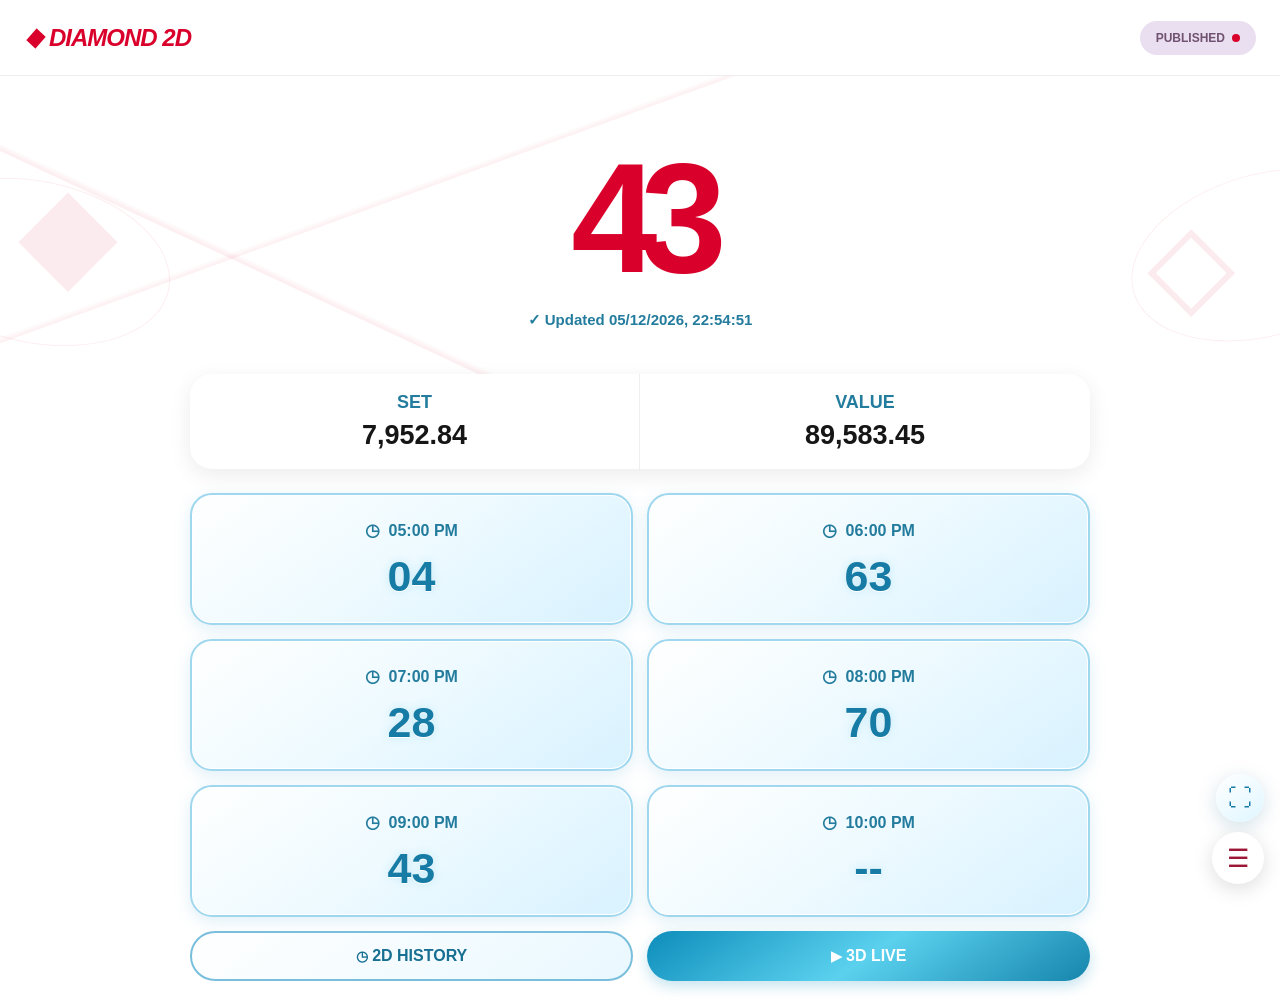
==== commit 30b42b94: "Add files via upload" ====
--- a/index.html
+++ b/index.html
@@ -4,6 +4,9 @@
   <meta charset="UTF-8">
   <meta name="viewport" content="width=device-width, initial-scale=1.0, viewport-fit=cover">
   <meta name="theme-color" content="#ffffff">
+  <meta name="mobile-web-app-capable" content="yes">
+  <meta name="apple-mobile-web-app-capable" content="yes">
+  <link rel="manifest" href="manifest.webmanifest">
   <title>Diamond 2D</title>
   <link rel="stylesheet" href="styles.css">
 </head>
@@ -68,6 +71,7 @@
     </section>
   </main>
 
+  <button class="fullscreen-fab" id="fullscreenBtn" aria-label="Full screen">⛶</button>
   <button class="menu-fab" id="menuBtn" aria-label="Open settings">☰</button>
 
   <script src="app.js"></script>
--- a/styles.css
+++ b/styles.css
@@ -23,7 +23,7 @@
 .published span{width:8px;height:8px;border-radius:50%;background:var(--red);display:inline-block}
 
 .hero{
-  position:relative;min-height:390px;padding:70px 20px 18px;display:flex;
+  position:relative;min-height:300px;padding:38px 20px 12px;display:flex;
   flex-direction:column;align-items:center;justify-content:center;overflow:hidden;
   background:
     linear-gradient(25deg,transparent 0 25%,rgba(216,0,43,.07) 25.2%,transparent 26%),
@@ -40,8 +40,8 @@
 .watermark-one{left:18px;top:90px}
 .watermark-two{right:45px;bottom:55px;font-size:115px}
 .main-number{
-  position:relative;z-index:1;font-size:190px;line-height:.95;font-weight:900;
-  letter-spacing:-18px;margin:0 0 38px
+  position:relative;z-index:1;font-size:155px;line-height:.90;font-weight:900;
+  letter-spacing:-18px;margin:0 0 22px
 }
 .main-number span,.main-number b{color:var(--red)}
 .main-number span{margin-right:1px}
@@ -65,19 +65,19 @@
   grid-template-columns:1fr 1fr;gap:14px
 }
 .slot{
-  min-height:175px;border:2px solid var(--line);border-radius:22px;background:#fff;
+  min-height:132px;border:2px solid var(--line);border-radius:22px;background:#fff;
   display:flex;flex-direction:column;align-items:center;justify-content:center;
   box-shadow:0 3px 10px rgba(216,0,43,.05)
 }
 .slot-time{color:#a91b38;font-size:16px;font-weight:900;margin-bottom:14px}
 .slot-time span{font-size:17px;margin-right:4px}
-.slot-number{color:var(--red);font-size:50px;font-weight:900;line-height:1}
+.slot-number{color:var(--red);font-size:43px;font-weight:900;line-height:1}
 .action-row{
-  width:calc(100% - 38px);max-width:900px;margin:22px auto 34px;
+  width:calc(100% - 38px);max-width:900px;margin:14px auto 22px;
   display:grid;grid-template-columns:1fr 1fr;gap:14px
 }
 .action-row button{
-  min-height:58px;border-radius:30px;font-size:16px;font-weight:900;cursor:pointer
+  min-height:50px;border-radius:30px;font-size:16px;font-weight:900;cursor:pointer
 }
 .outline-btn{border:2px solid var(--red);background:#fff;color:#a91333}
 .live-btn{border:0;background:var(--red2);color:#fff;box-shadow:0 5px 12px rgba(217,0,43,.18)}
@@ -116,14 +116,14 @@
   .brand-flag{font-size:20px}
   .published{font-size:10px;padding:8px 12px}
   .hero{min-height:335px;padding-top:45px}
-  .main-number{font-size:135px;letter-spacing:-13px;margin-bottom:30px}
+  .main-number{font-size:112px;letter-spacing:-10px;margin-bottom:18px}
   .updated{font-size:13px}
   .stats{width:calc(100% - 30px);margin-bottom:18px}
   .stat-card{padding:16px 8px}
   .stat-card small{font-size:15px}
   .stat-card strong{font-size:22px}
   .slots{width:calc(100% - 30px);gap:12px}
-  .slot{min-height:154px;border-radius:20px}
+  .slot{min-height:125px;border-radius:18px}
   .slot-time{font-size:13px;margin-bottom:16px}
   .slot-number{font-size:42px}
   .action-row{width:calc(100% - 30px);gap:10px;margin-top:20px}
@@ -132,3 +132,11 @@
   .watermark-one{left:-2px}
   .watermark-two{right:10px}
 }
+
+/* Diamond crystal sales/result theme */
+.slot{border-color:#9fd7ee;background:linear-gradient(145deg,#fff,#eefaff 48%,#d8f2ff);box-shadow:0 5px 16px rgba(83,174,211,.18),inset 0 0 0 1px #fff}
+.slot-time{color:#237c9d}.slot-number{color:#167ca6;text-shadow:0 1px #fff,0 0 9px rgba(82,190,229,.25)}
+.stat-card small,.updated{color:#237c9d}
+.outline-btn{border-color:#79bfdc;color:#176f91;background:linear-gradient(145deg,#fff,#e9f8ff)}
+.live-btn{background:linear-gradient(145deg,#0d8dbb,#5bd1ee,#1685ac);box-shadow:0 5px 14px rgba(39,153,193,.28)}
+.fullscreen-fab{position:fixed;right:16px;bottom:78px;z-index:20;width:48px;height:48px;border:0;border-radius:50%;background:linear-gradient(145deg,#fff,#dff6ff);color:#167ca6;font-size:24px;box-shadow:0 5px 20px rgba(0,90,130,.18)}
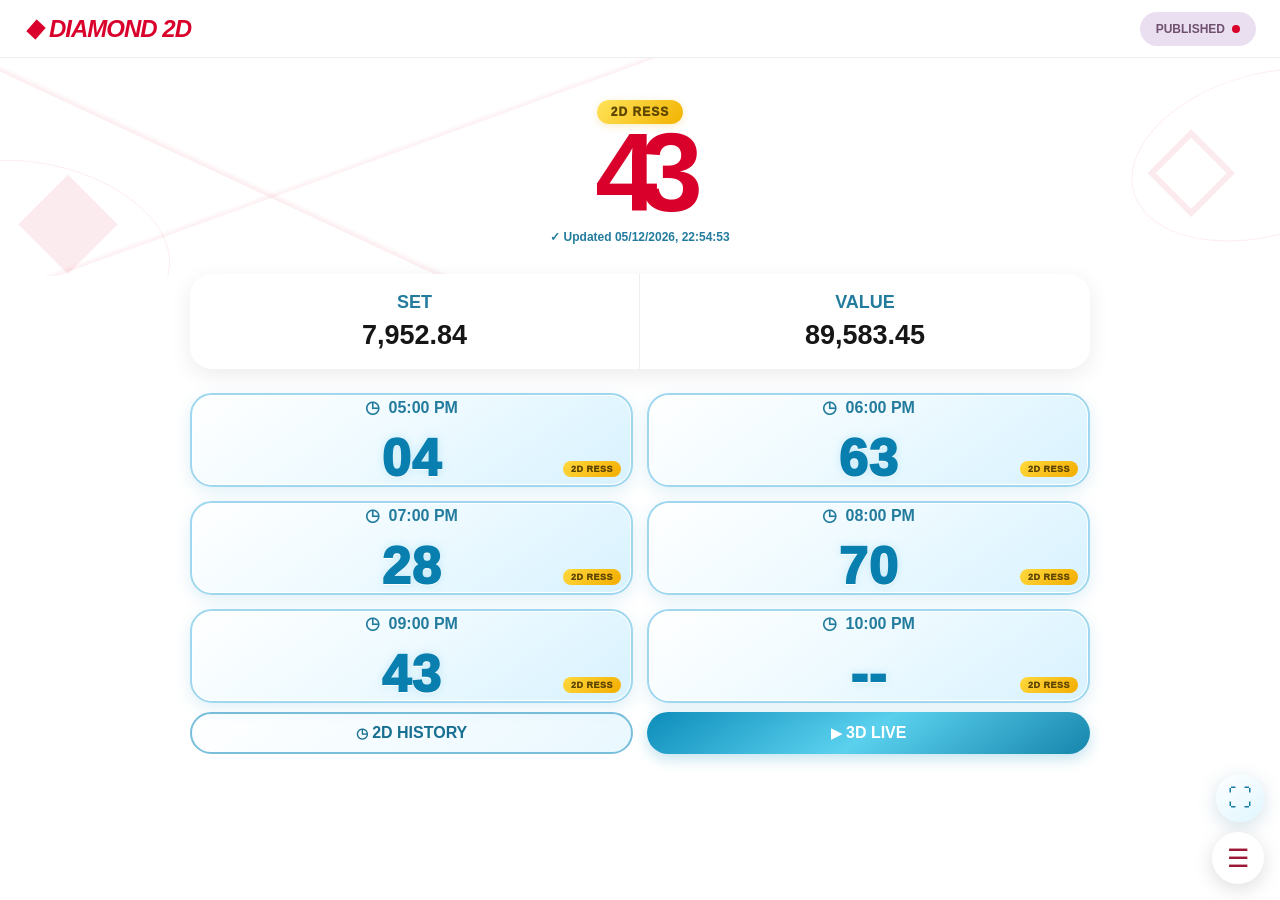
==== commit 5b1ffcd4: "Add files via upload" ====
--- a/index.html
+++ b/index.html
@@ -23,6 +23,7 @@
     <section class="hero">
       <div class="watermark watermark-one">◆</div>
       <div class="watermark watermark-two">◇</div>
+      <div class="ress-label">2D RESS</div>
       <div class="main-number" id="mainNumber"><span>--</span></div>
       <div class="updated" id="updated">✓ Updated -- | --:--:--</div>
     </section>
--- a/styles.css
+++ b/styles.css
@@ -10,7 +10,7 @@
 body{overflow-x:hidden}
 .app-shell{min-height:100vh;background:#fff}
 .topbar{
-  height:76px;display:flex;align-items:center;justify-content:space-between;
+  height:58px;display:flex;align-items:center;justify-content:space-between;
   padding:0 24px;border-bottom:1px solid #eee;background:#fff
 }
 .brand{display:flex;align-items:center;gap:8px;color:var(--red);font-size:24px;font-weight:900;font-style:italic;letter-spacing:-1px}
@@ -23,7 +23,7 @@
 .published span{width:8px;height:8px;border-radius:50%;background:var(--red);display:inline-block}
 
 .hero{
-  position:relative;min-height:300px;padding:38px 20px 12px;display:flex;
+  position:relative;min-height:218px;padding:18px 20px 8px;display:flex;
   flex-direction:column;align-items:center;justify-content:center;overflow:hidden;
   background:
     linear-gradient(25deg,transparent 0 25%,rgba(216,0,43,.07) 25.2%,transparent 26%),
@@ -40,13 +40,13 @@
 .watermark-one{left:18px;top:90px}
 .watermark-two{right:45px;bottom:55px;font-size:115px}
 .main-number{
-  position:relative;z-index:1;font-size:155px;line-height:.90;font-weight:900;
-  letter-spacing:-18px;margin:0 0 22px
+  position:relative;z-index:1;font-size:112px;line-height:.84;font-weight:900;
+  letter-spacing:-18px;margin:0 0 10px
 }
 .main-number span,.main-number b{color:var(--red)}
 .main-number span{margin-right:1px}
 .updated{
-  position:relative;z-index:1;color:#bd1838;font-size:15px;font-weight:800;
+  position:relative;z-index:1;color:#bd1838;font-size:12px;font-weight:800;
   text-align:center
 }
 
@@ -65,19 +65,19 @@
   grid-template-columns:1fr 1fr;gap:14px
 }
 .slot{
-  min-height:132px;border:2px solid var(--line);border-radius:22px;background:#fff;
+  min-height:94px;border:2px solid var(--line);border-radius:22px;background:#fff;
   display:flex;flex-direction:column;align-items:center;justify-content:center;
   box-shadow:0 3px 10px rgba(216,0,43,.05)
 }
 .slot-time{color:#a91b38;font-size:16px;font-weight:900;margin-bottom:14px}
 .slot-time span{font-size:17px;margin-right:4px}
-.slot-number{color:var(--red);font-size:43px;font-weight:900;line-height:1}
+.slot-number{color:var(--red);font-size:31px;font-weight:900;line-height:1}
 .action-row{
-  width:calc(100% - 38px);max-width:900px;margin:14px auto 22px;
+  width:calc(100% - 38px);max-width:900px;margin:9px auto 12px;
   display:grid;grid-template-columns:1fr 1fr;gap:14px
 }
 .action-row button{
-  min-height:50px;border-radius:30px;font-size:16px;font-weight:900;cursor:pointer
+  min-height:42px;border-radius:30px;font-size:16px;font-weight:900;cursor:pointer
 }
 .outline-btn{border:2px solid var(--red);background:#fff;color:#a91333}
 .live-btn{border:0;background:var(--red2);color:#fff;box-shadow:0 5px 12px rgba(217,0,43,.18)}
@@ -116,18 +116,18 @@
   .brand-flag{font-size:20px}
   .published{font-size:10px;padding:8px 12px}
   .hero{min-height:335px;padding-top:45px}
-  .main-number{font-size:112px;letter-spacing:-10px;margin-bottom:18px}
+  .main-number{font-size:86px;letter-spacing:-8px;margin-bottom:10px}
   .updated{font-size:13px}
   .stats{width:calc(100% - 30px);margin-bottom:18px}
   .stat-card{padding:16px 8px}
   .stat-card small{font-size:15px}
   .stat-card strong{font-size:22px}
   .slots{width:calc(100% - 30px);gap:12px}
-  .slot{min-height:125px;border-radius:18px}
+  .slot{min-height:94px;border-radius:15px}
   .slot-time{font-size:13px;margin-bottom:16px}
   .slot-number{font-size:42px}
-  .action-row{width:calc(100% - 30px);gap:10px;margin-top:20px}
-  .action-row button{font-size:13px;min-height:55px}
+  .action-row{width:calc(100% - 30px);gap:10px;margin-top:9px}
+  .action-row button{font-size:13px;min-height:42px}
   .watermark{font-size:95px}
   .watermark-one{left:-2px}
   .watermark-two{right:10px}
@@ -140,3 +140,40 @@
 .outline-btn{border-color:#79bfdc;color:#176f91;background:linear-gradient(145deg,#fff,#e9f8ff)}
 .live-btn{background:linear-gradient(145deg,#0d8dbb,#5bd1ee,#1685ac);box-shadow:0 5px 14px rgba(39,153,193,.28)}
 .fullscreen-fab{position:fixed;right:16px;bottom:78px;z-index:20;width:48px;height:48px;border:0;border-radius:50%;background:linear-gradient(145deg,#fff,#dff6ff);color:#167ca6;font-size:24px;box-shadow:0 5px 20px rgba(0,90,130,.18)}
+
+/* 2D Ress sales emphasis */
+.slot-number{
+  color:#087fae !important;
+  font-weight:1000;
+  font-size:clamp(32px,8vw,52px);
+  letter-spacing:1px;
+}
+.slot:has(.slot-number:not(:empty)){
+  position:relative;
+}
+.slot::after{
+  content:"2D RESS";
+  position:absolute;
+  right:10px;
+  bottom:8px;
+  padding:3px 8px;
+  border-radius:9px;
+  background:linear-gradient(135deg,#ffd83d,#f3ad00);
+  color:#5b4300;
+  font-size:9px;
+  font-weight:1000;
+  letter-spacing:.5px;
+}
+
+.ress-label{
+  position:relative;z-index:1;
+  margin-bottom:2px;
+  padding:5px 14px;
+  border-radius:14px;
+  background:linear-gradient(135deg,#ffe45b,#f2b300);
+  color:#604700;
+  font-size:12px;
+  font-weight:1000;
+  letter-spacing:1px;
+  box-shadow:0 2px 8px rgba(229,174,0,.22);
+}
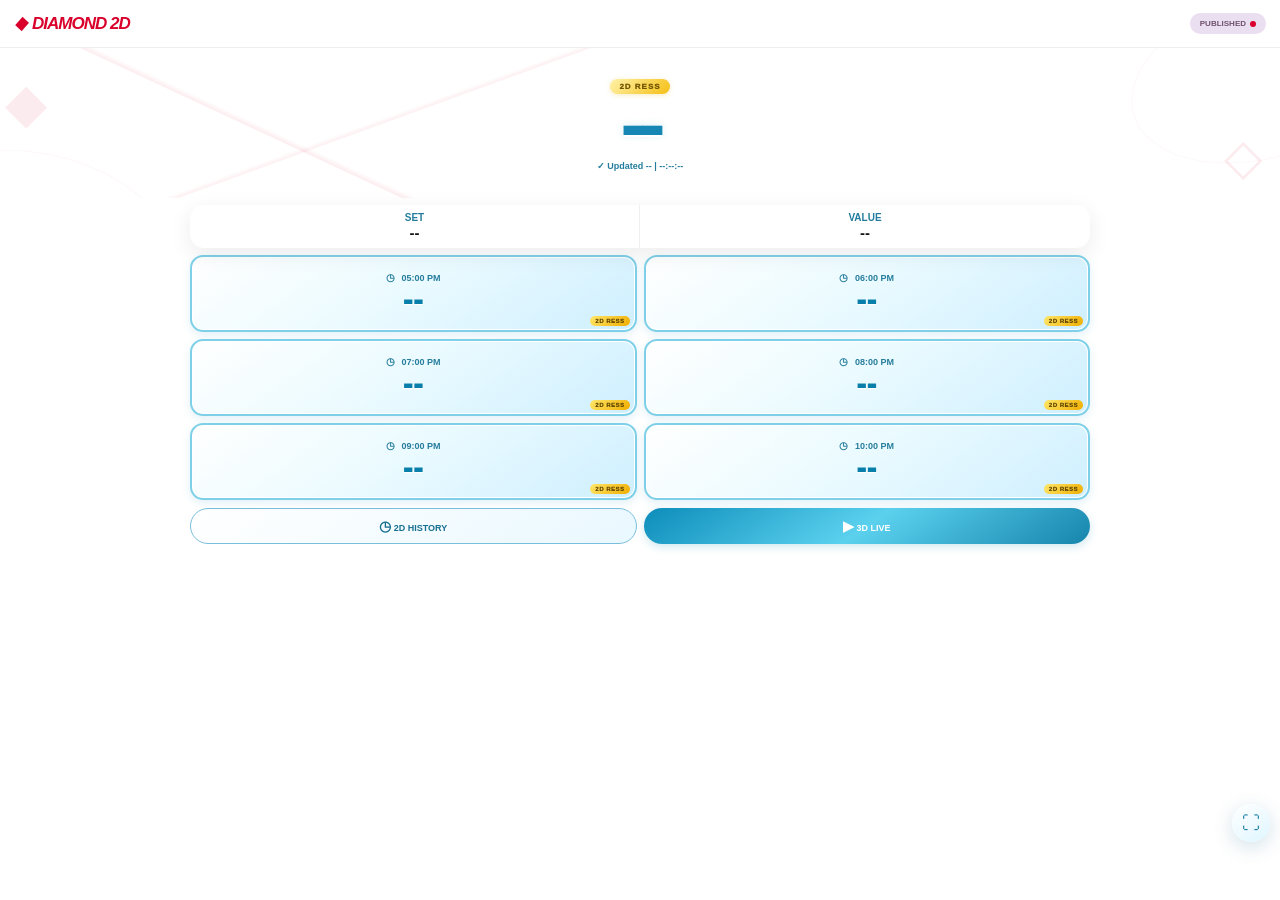
==== commit 8a5a798f: "Add files via upload" ====
--- a/index.html
+++ b/index.html
@@ -73,7 +73,6 @@
   </main>
 
   <button class="fullscreen-fab" id="fullscreenBtn" aria-label="Full screen">⛶</button>
-  <button class="menu-fab" id="menuBtn" aria-label="Open settings">☰</button>
 
   <script src="app.js"></script>
 </body>
--- a/styles.css
+++ b/styles.css
@@ -177,3 +177,162 @@
   letter-spacing:1px;
   box-shadow:0 2px 8px rgba(229,174,0,.22);
 }
+
+/* V4: compact full-dashboard phone layout + Diamond sales theme */
+html,body{height:100%;overflow-x:hidden}
+.topbar{height:48px;padding:0 14px}
+.brand{font-size:17px;gap:6px}
+.brand-flag{font-size:17px}
+.published{font-size:8px;padding:6px 10px;gap:4px}
+.published span{width:6px;height:6px}
+
+.hero{
+  min-height:150px !important;
+  height:150px;
+  padding:8px 12px 4px !important;
+}
+.hero:before,.hero:after{opacity:.45}
+.watermark{font-size:55px}
+.watermark-one{left:5px;top:28px}
+.watermark-two{right:18px;bottom:16px;font-size:50px}
+
+.ress-label{
+  margin:0 0 0 !important;
+  padding:3px 9px !important;
+  border-radius:9px !important;
+  font-size:8px !important;
+  background:linear-gradient(135deg,#fff2a8,#f5bf16) !important;
+  color:#725500 !important;
+  box-shadow:0 1px 5px rgba(230,175,0,.25) !important;
+}
+.main-number{
+  font-size:78px !important;
+  line-height:.78 !important;
+  letter-spacing:-7px !important;
+  margin:0 0 7px !important;
+  color:#1687b5 !important;
+  text-shadow:0 2px 0 #fff,0 0 9px rgba(30,160,205,.18);
+}
+.main-number span,.main-number b{color:#1687b5 !important}
+.updated{font-size:9px !important;line-height:1 !important}
+
+.stats{
+  width:calc(100% - 22px) !important;
+  margin:7px auto 7px !important;
+  border-radius:14px !important;
+}
+.stat-card{padding:7px 5px !important}
+.stat-card small{font-size:10px !important;margin-bottom:1px !important}
+.stat-card strong{font-size:15px !important}
+
+.slots{
+  width:calc(100% - 22px) !important;
+  gap:7px !important;
+}
+.slot{
+  min-height:77px !important;
+  height:77px;
+  border-radius:13px !important;
+  border:2px solid #7ed0e8 !important;
+  background:linear-gradient(145deg,#fff,#e9faff 50%,#cfefff) !important;
+  box-shadow:0 3px 9px rgba(56,164,201,.15),inset 0 0 0 1px #fff !important;
+}
+.slot-time{font-size:9px !important;margin-bottom:4px !important;color:#267d9c !important}
+.slot-time span{font-size:10px}
+.slot-number{
+  font-size:28px !important;
+  line-height:1 !important;
+  color:#087faa !important;
+  text-shadow:0 1px #fff !important;
+}
+.slot::after{
+  right:5px !important;
+  bottom:4px !important;
+  padding:2px 5px !important;
+  border-radius:5px !important;
+  font-size:6px !important;
+  background:linear-gradient(135deg,#ffe76a,#f0ad00) !important;
+  color:#634900 !important;
+}
+
+.action-row{
+  width:calc(100% - 22px) !important;
+  gap:7px !important;
+  margin:8px auto 10px !important;
+}
+.action-row button{
+  min-height:36px !important;
+  height:36px;
+  border-radius:18px !important;
+  font-size:9px !important;
+}
+.outline-btn{border-width:1.5px !important}
+.live-btn{box-shadow:0 3px 8px rgba(39,153,193,.22) !important}
+
+.fullscreen-fab,.menu-fab{width:38px !important;height:38px !important;font-size:18px !important}
+.fullscreen-fab{right:10px !important;bottom:58px !important}
+.menu-fab{right:10px !important;bottom:12px !important}
+
+.history{width:calc(100% - 22px) !important;margin:5px auto 10px !important;padding:10px !important}
+.history-title{font-size:14px !important}
+.history-row{padding:7px 0 !important}
+
+/* V5: smaller six result boxes for full-screen phone visibility */
+@media (max-width:650px){
+  .hero{min-height:142px !important;height:142px !important}
+  .main-number{font-size:70px !important;margin-bottom:5px !important}
+  .ress-label{font-size:7px !important;padding:2px 8px !important}
+  .updated{font-size:8px !important}
+
+  .stats{margin:5px auto 5px !important}
+  .stat-card{padding:5px 4px !important}
+  .stat-card small{font-size:9px !important}
+  .stat-card strong{font-size:14px !important}
+
+  .slots{
+    gap:5px !important;
+    width:calc(100% - 18px) !important;
+  }
+  .slot{
+    min-height:65px !important;
+    height:65px !important;
+    border-radius:11px !important;
+  }
+  .slot-time{
+    font-size:8px !important;
+    margin-bottom:2px !important;
+  }
+  .slot-time span{font-size:8px !important}
+  .slot-number{font-size:25px !important}
+  .slot::after{
+    right:4px !important;
+    bottom:3px !important;
+    padding:1px 4px !important;
+    font-size:5px !important;
+  }
+
+  .action-row{
+    width:calc(100% - 18px) !important;
+    margin:6px auto 7px !important;
+    gap:5px !important;
+  }
+  .action-row button{
+    min-height:32px !important;
+    height:32px !important;
+    font-size:8px !important;
+  }
+}
+
+/* V6 public page: no admin controls; fit the complete dashboard in the phone viewport */
+@media (max-width:650px){
+  .topbar{height:44px !important}
+  .hero{min-height:128px !important;height:128px !important}
+  .main-number{font-size:64px !important}
+  .stats{margin:4px auto !important}
+  .slots{gap:4px !important}
+  .slot{height:60px !important;min-height:60px !important}
+  .slot-time{font-size:7px !important}
+  .slot-number{font-size:23px !important}
+  .action-row{margin:5px auto 6px !important}
+  .action-row button{height:29px !important;min-height:29px !important}
+}
